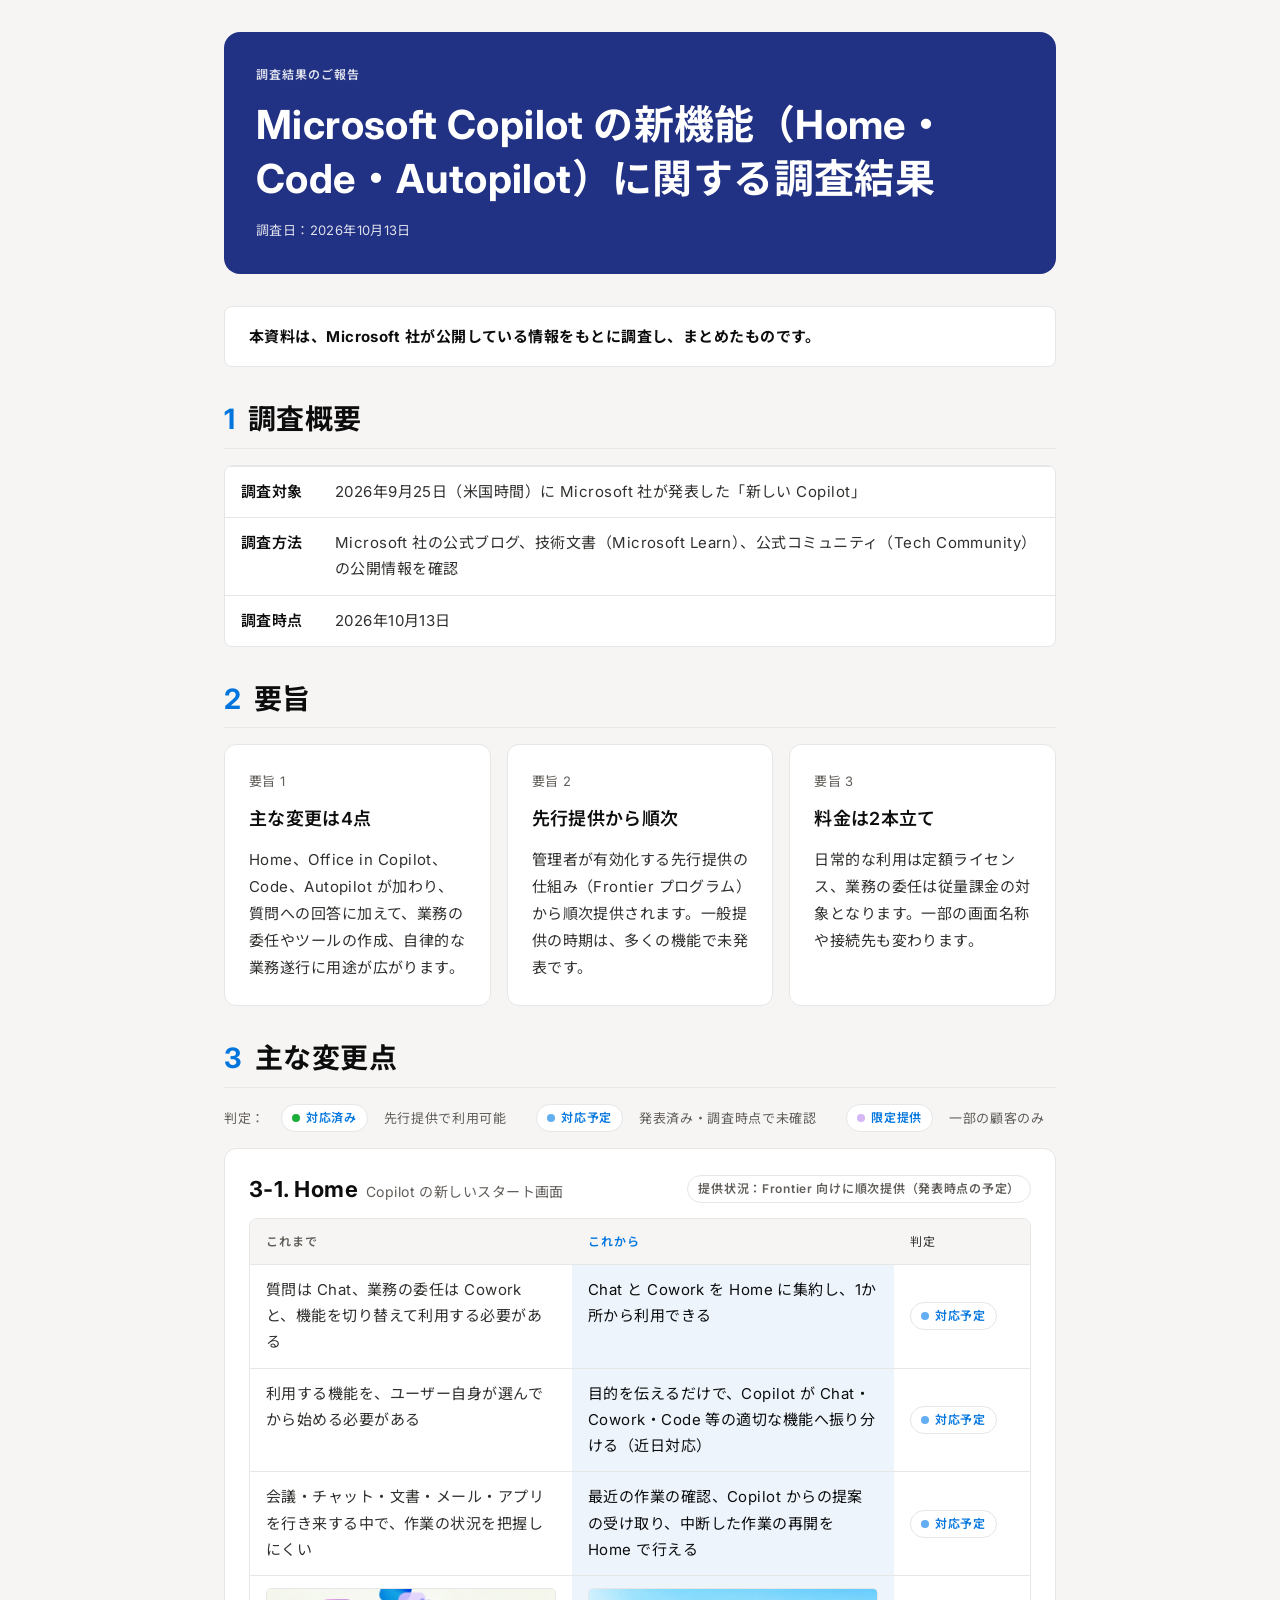
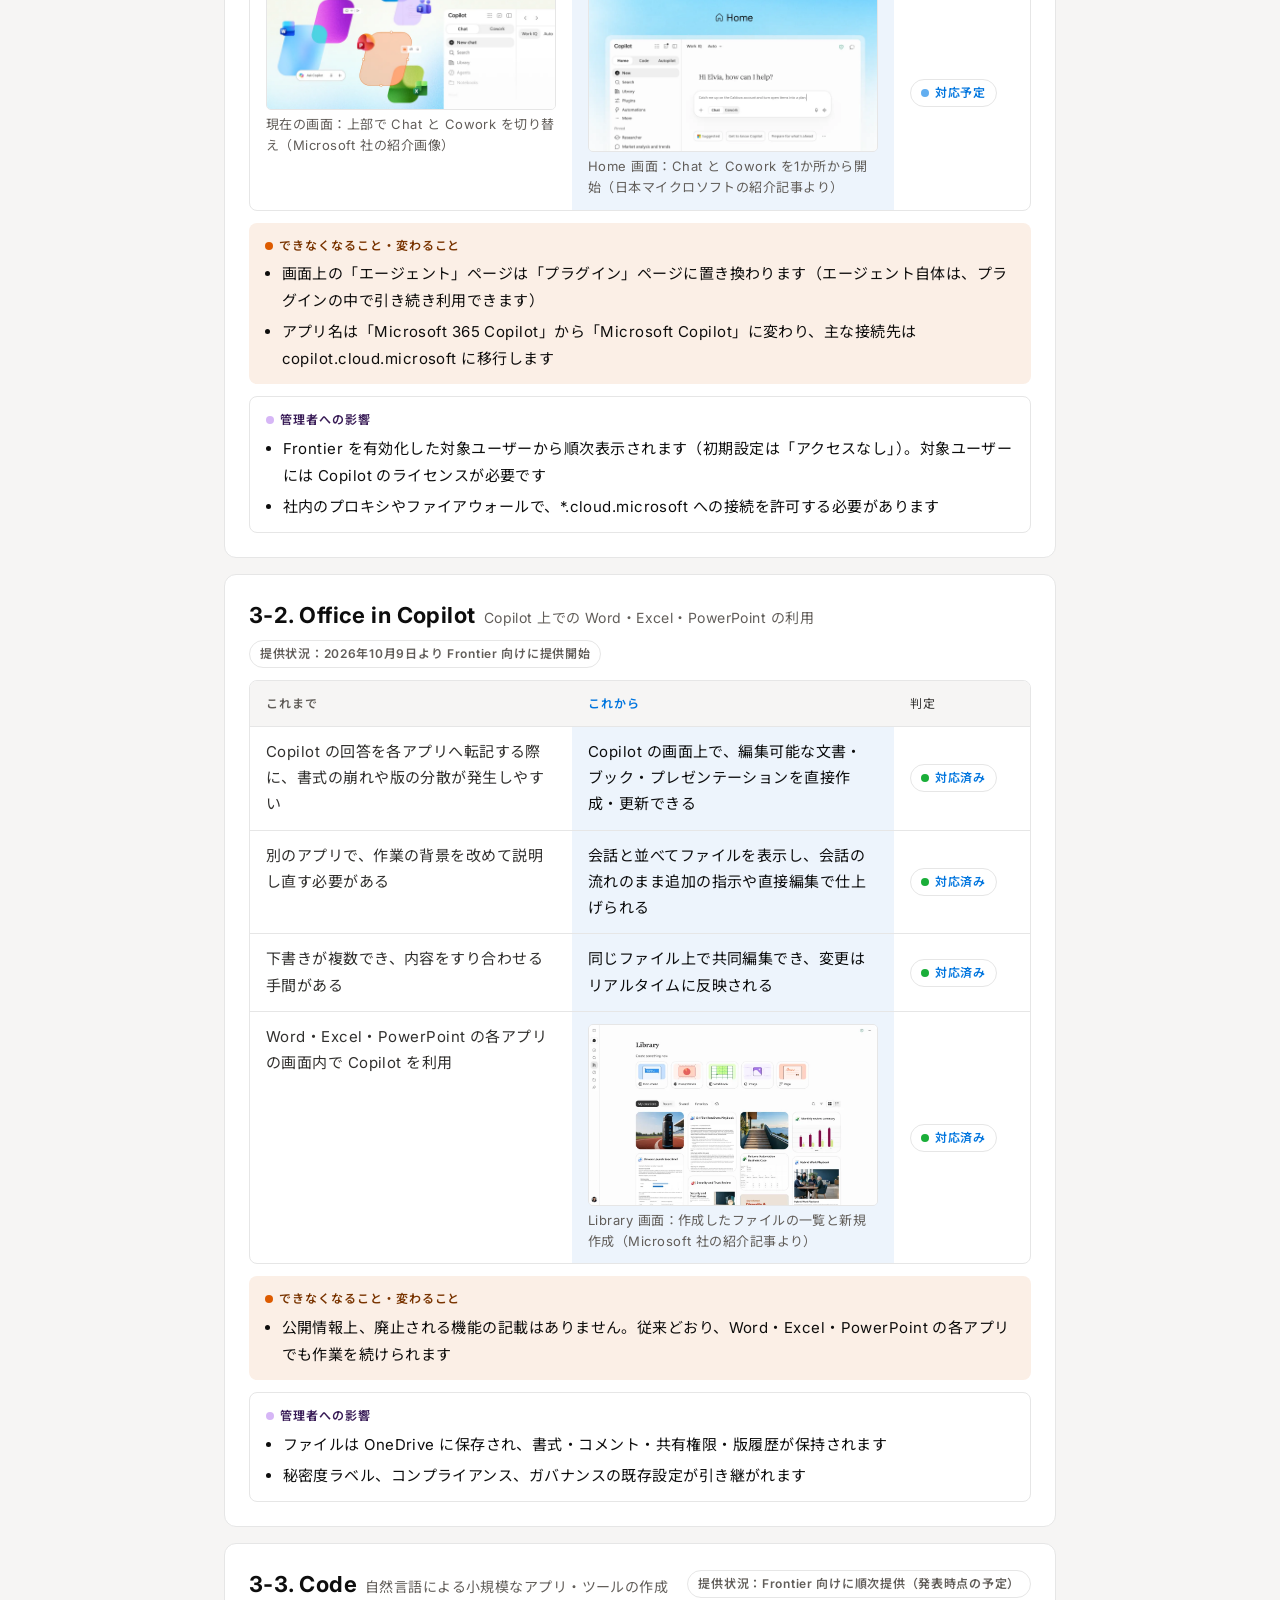
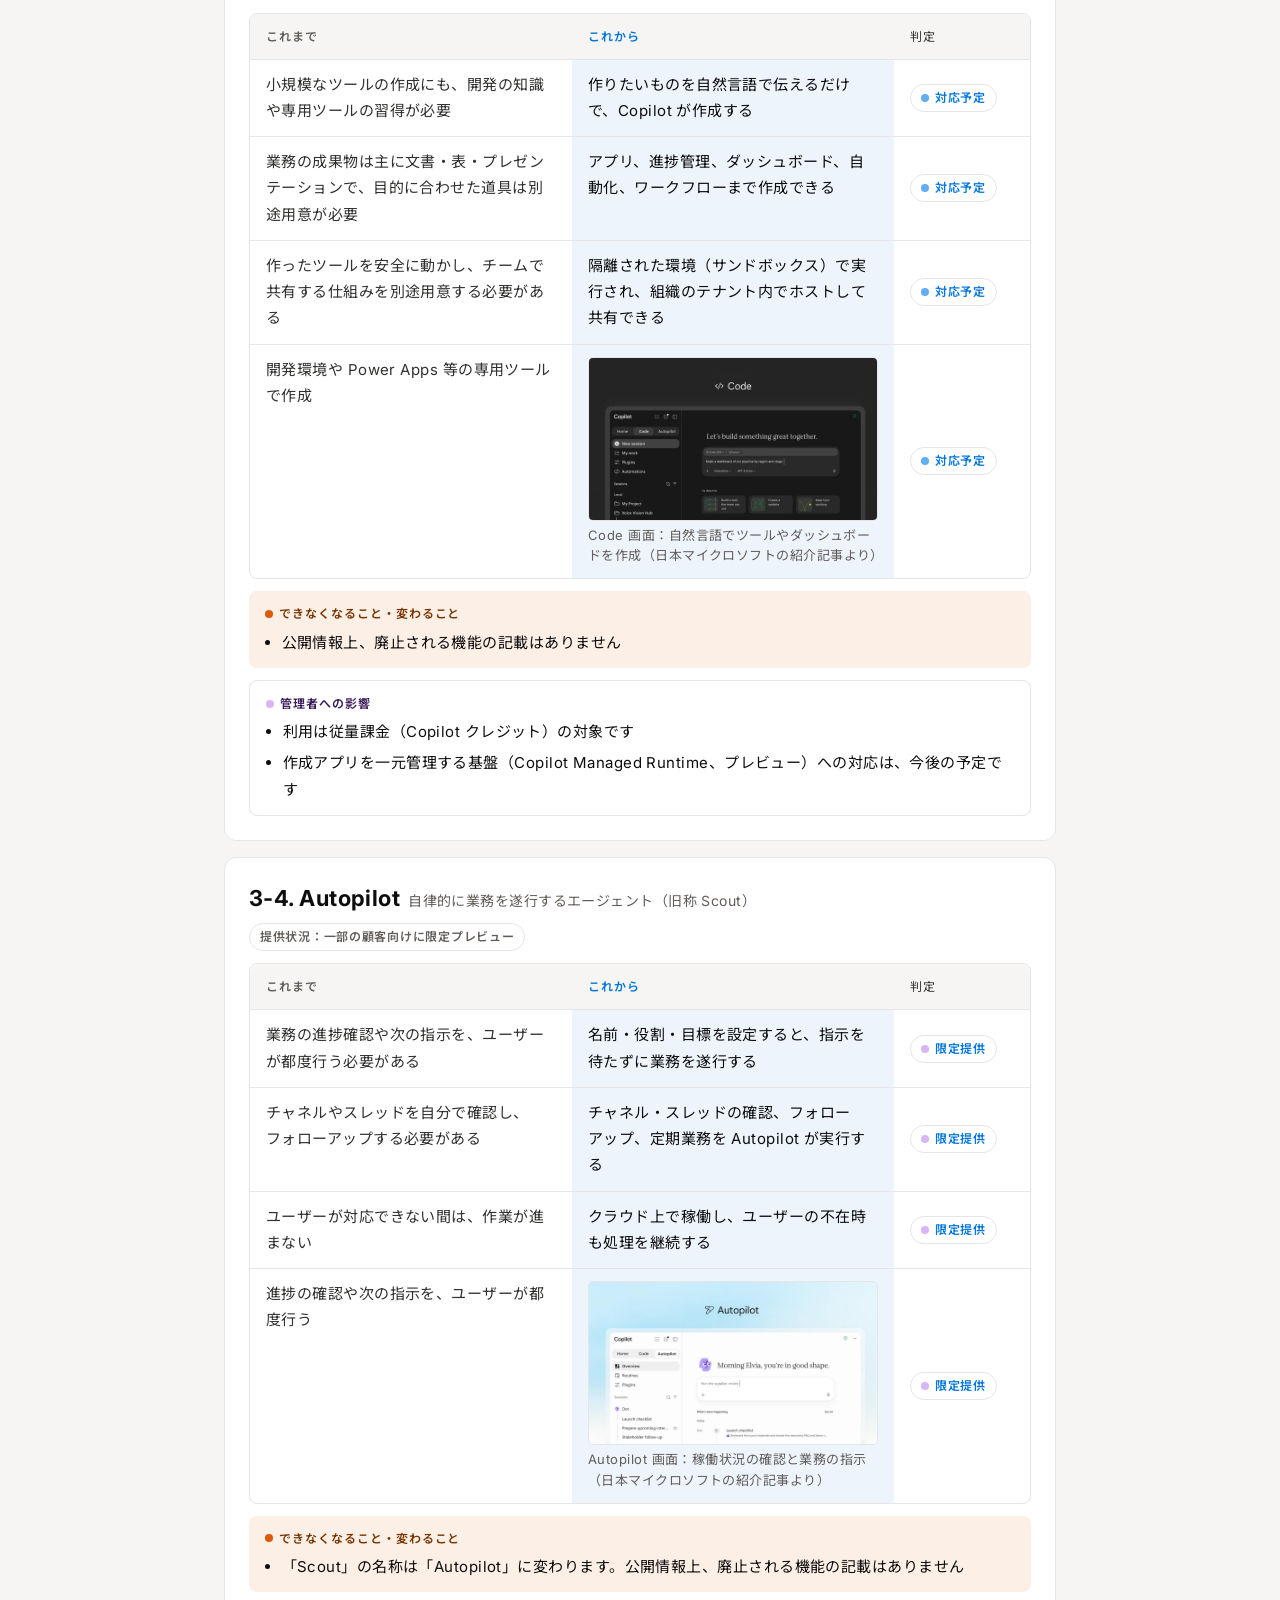
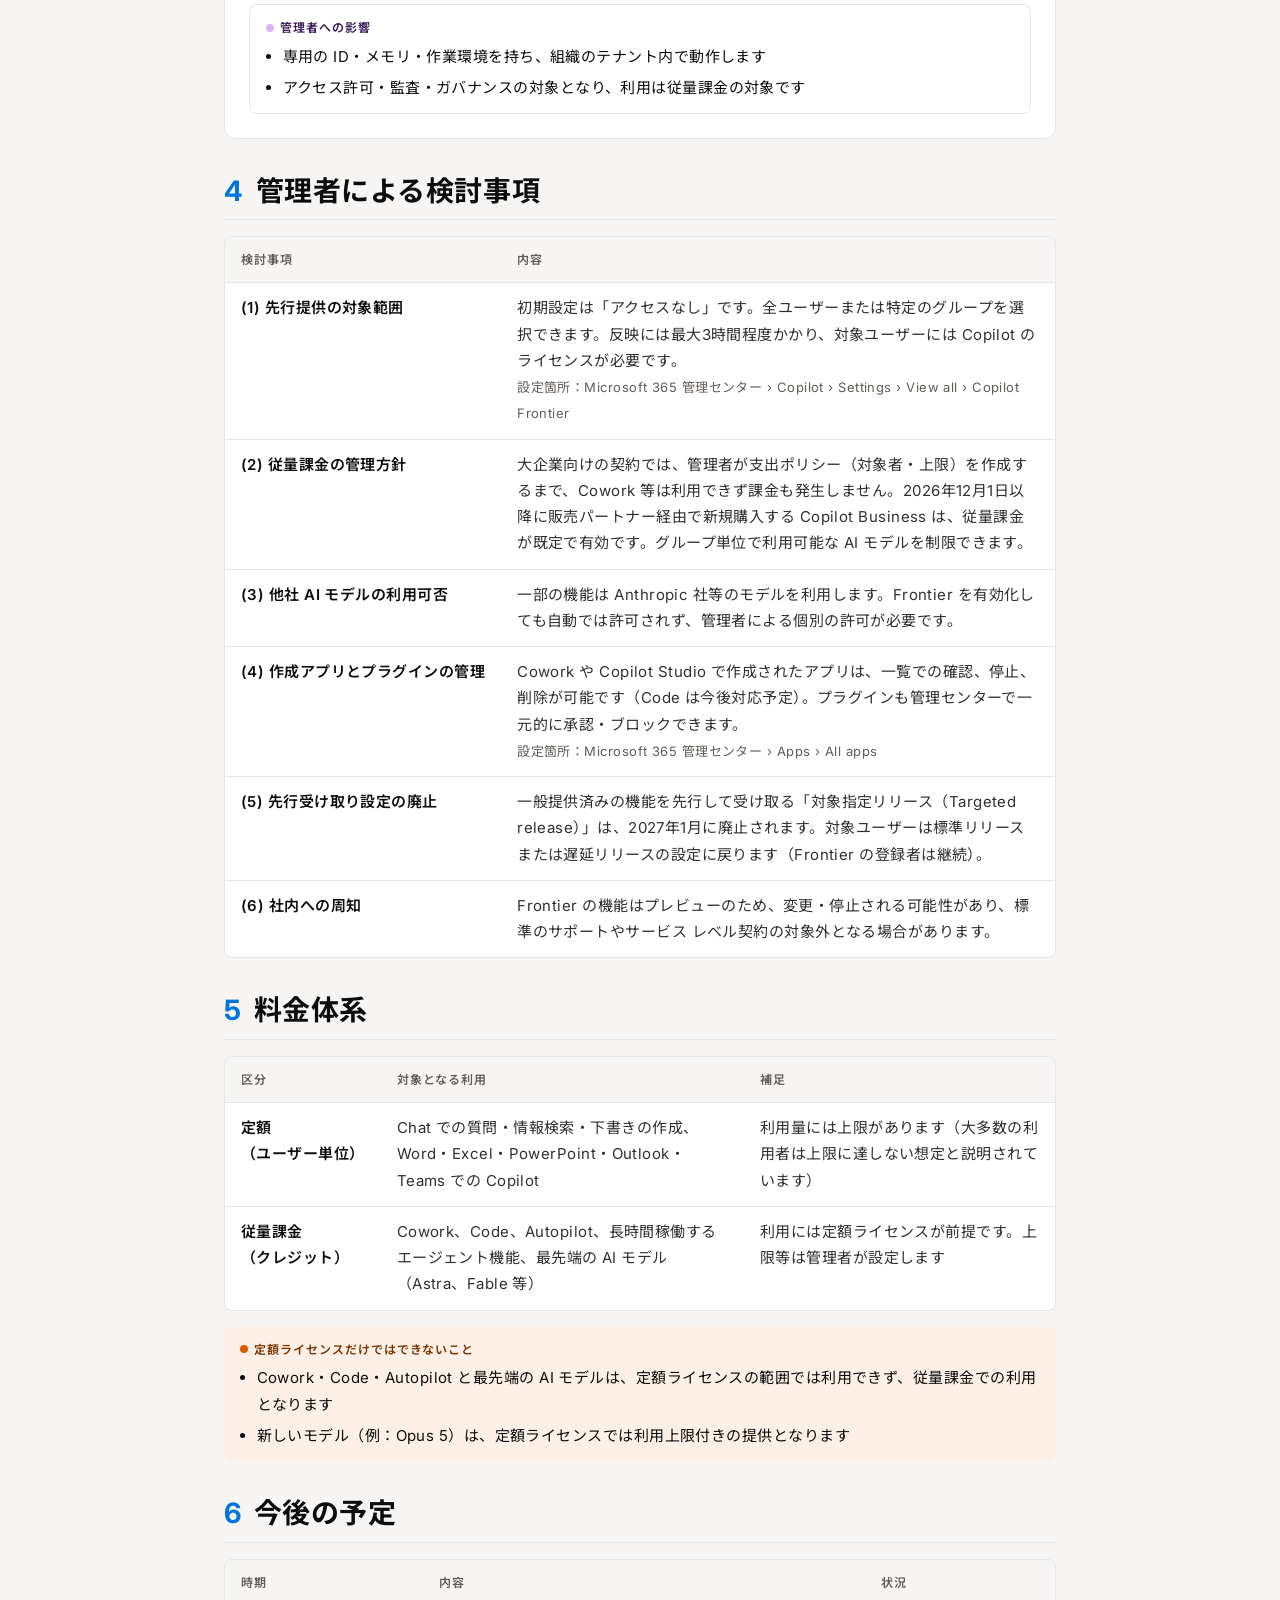
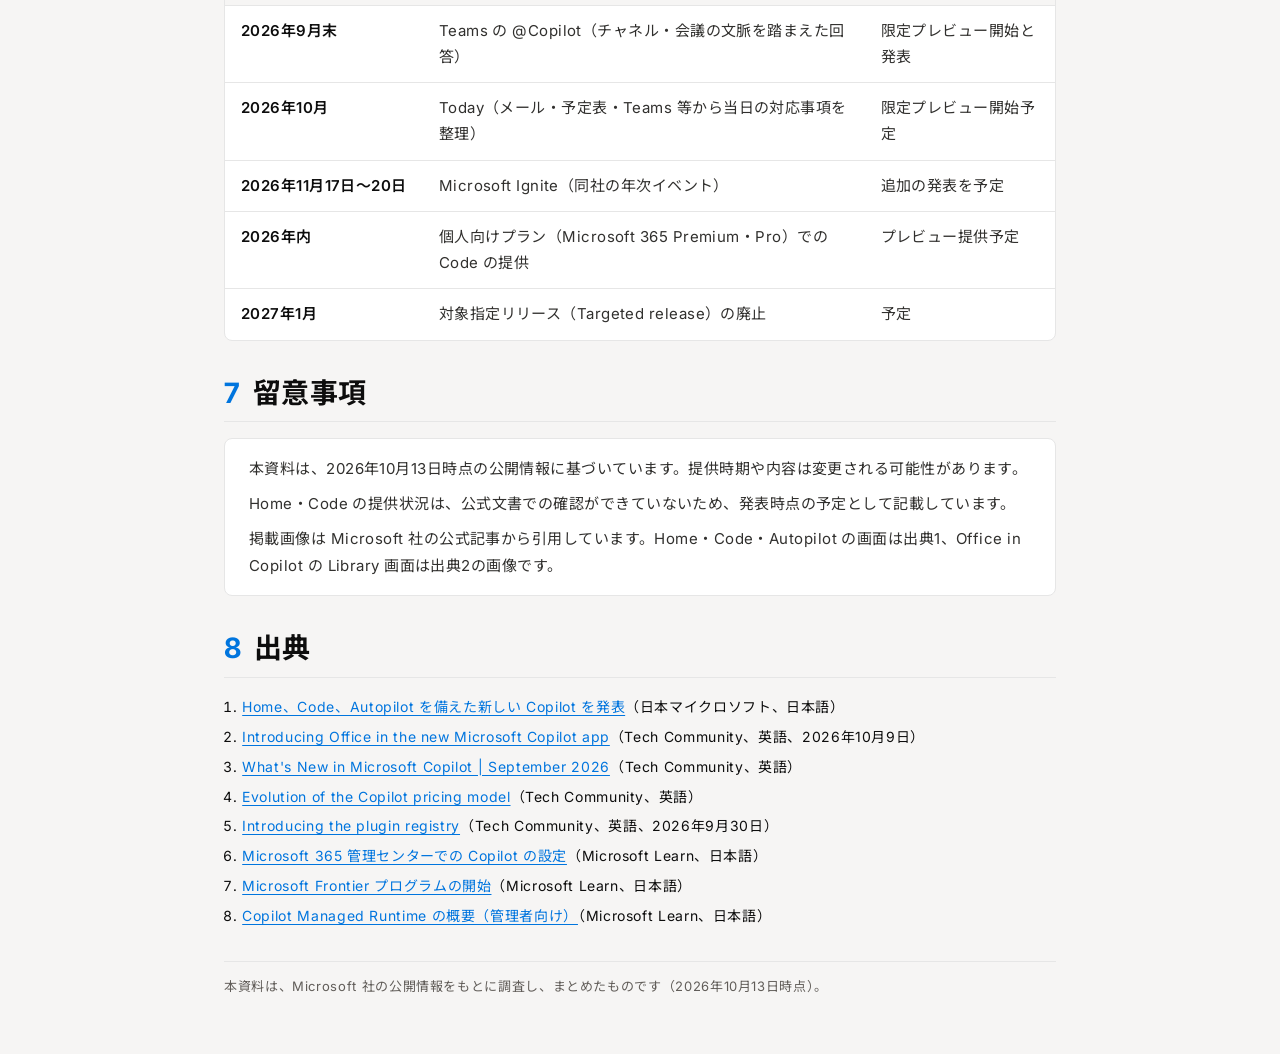
==== reports/2026-10-13/new-copilot-download.html @ 42f45245 "Add a self-contained HTML download of the Copilot report Embed the screen images so the file opens o" ====
<!doctype html>
<html lang="ja">
<head>
<meta charset="utf-8">
<meta name="viewport" content="width=device-width,initial-scale=1">
<meta name="color-scheme" content="light">
<title>新しい Copilot の変更点</title>
<link rel="preconnect" href="https://fonts.googleapis.com">
<link rel="preconnect" href="https://fonts.gstatic.com" crossorigin>
<link rel="stylesheet" href="https://fonts.googleapis.com/css2?family=Inter:wght@400;600;700&family=Noto+Sans+JP:wght@400;600;700&display=swap">
<style>
:root {
  color-scheme: light;
  --canvas-soft: #f6f5f4;
  --surface: #ffffff;
  --ink: rgba(0, 0, 0, 0.95);
  --ink-secondary: #31302e;
  --ink-muted: #615d59;
  --ink-faint: #a39e98;
  --hairline: #e6e6e6;
  --primary: #0075de;
  --primary-active: #005bab;
  --on-primary: #ffffff;
  --secondary: #213183;
  --on-secondary: #ffffff;
  --tint-blue: #edf4fc;
  --tint-orange: #fbefe6;
  --caution-ink: var(--accent-orange-deep);
  --admin-ink: var(--accent-purple-deep);
  --accent-sky: #62aef0;
  --accent-purple: #d6b6f6;
  --accent-purple-deep: #391c57;
  --accent-pink: #ff64c8;
  --accent-orange: #dd5b00;
  --accent-orange-deep: #793400;
  --accent-teal: #2a9d99;
  --accent-green: #1aae39;
  --accent-brown: #523410;
  --space-xxs: 4px;
  --space-xs: 8px;
  --space-sm: 12px;
  --space-md: 16px;
  --space-lg: 24px;
  --space-xl: 28px;
  --space-xxl: 32px;
  --space-section: 56px;
  --radius-xs: 4px;
  --radius-sm: 5px;
  --radius-md: 8px;
  --radius-lg: 12px;
  --radius-xl: 16px;
  --radius-full: 9999px;
  --shadow-1: rgba(0, 0, 0, 0.01) 0 0.175px 1.041px, rgba(0, 0, 0, 0.02) 0 0.8px 2.925px, rgba(0, 0, 0, 0.027) 0 2.025px 7.847px, rgba(0, 0, 0, 0.04) 0 4px 18px;
  --font-sans: "Inter", "Noto Sans JP", "Hiragino Sans", "Yu Gothic UI", "Meiryo", sans-serif;
}
/* 提案資料デザイン — component styles. Values come from tokens.css (var(--…)); no raw colors here. */
.pd-doc { background: var(--canvas-soft); color: var(--ink); font-family: var(--font-sans); font-size: 16px; line-height: 1.85; letter-spacing: 0.04em; line-break: strict; overflow-wrap: anywhere; }
.pd-doc h1, .pd-doc h2, .pd-doc h3 { margin: 0; text-wrap: balance; }
.pd-doc p, .pd-doc ul, .pd-doc ol { margin: 0; }
.pd-doc a { color: var(--primary); text-underline-offset: 3px; }
.pd-doc a:hover { color: var(--primary-active); }
.pd-doc :focus-visible { outline: 2px solid var(--primary); outline-offset: 2px; border-radius: var(--radius-xs); }

/* TitleBand — the single deep-indigo moment at the top of a document */
.pd-titleband { background: var(--secondary); color: var(--on-secondary); border-radius: var(--radius-xl); padding: var(--space-xxl); display: grid; gap: var(--space-sm); }
.pd-titleband__eyebrow { font-size: 12px; font-weight: 600; letter-spacing: 0.08em; opacity: 0.85; }
.pd-titleband__title { font-size: 40px; line-height: 1.35; font-weight: 700; letter-spacing: 0.01em; word-break: keep-all; }
.pd-titleband__meta { font-size: 13px; letter-spacing: 0.03em; opacity: 0.85; }

/* Notice — premise / disclaimer box */
.pd-notice { background: var(--surface); border: 1px solid var(--hairline); border-radius: var(--radius-md); padding: var(--space-md) var(--space-lg); display: grid; gap: var(--space-xxs); font-size: 15px; line-height: 1.8; letter-spacing: 0.03em; color: var(--ink-secondary); }
.pd-notice__lead { color: var(--ink); font-weight: 700; }

/* Badge — pill label; dot variants carry a sticker colour, the word carries the meaning */
.pd-badge { display: inline-flex; align-items: center; gap: 6px; background: var(--surface); color: var(--primary); border: 1px solid var(--hairline); border-radius: var(--radius-full); padding: 4px 10px; font-size: 12px; font-weight: 600; line-height: 1.5; letter-spacing: 0.06em; white-space: nowrap; }
.pd-badge--muted { color: var(--ink-muted); }
.pd-badge--solid { background: var(--primary); color: var(--on-primary); border-color: var(--primary); }
.pd-dot { width: 8px; height: 8px; border-radius: var(--radius-full); display: inline-block; flex: none; background: var(--accent-sky); }
.pd-dot--green { background: var(--accent-green); }
.pd-dot--orange { background: var(--accent-orange); }
.pd-dot--purple { background: var(--accent-purple); }
.pd-dot--teal { background: var(--accent-teal); }

/* Card — feature-card chrome */
.pd-card { background: var(--surface); border: 1px solid var(--hairline); border-radius: var(--radius-lg); padding: var(--space-lg); display: grid; gap: var(--space-sm); align-content: start; }
.pd-card--elevated { box-shadow: var(--shadow-1); }
.pd-card__title { font-size: 22px; line-height: 1.5; font-weight: 700; letter-spacing: 0.02em; }
.pd-card__sub { font-size: 13px; color: var(--ink-muted); letter-spacing: 0.03em; }

/* Comparison — これまで (left) / これから (right), then full-width notes */
.pd-compare { display: grid; grid-template-columns: minmax(0, 1fr) 28px minmax(0, 1fr); gap: var(--space-xs); align-items: stretch; }
.pd-compare__panel { border-radius: var(--radius-md); padding: var(--space-md); display: grid; gap: var(--space-xs); align-content: start; min-width: 0; font-size: 15px; line-height: 1.8; letter-spacing: 0.03em; }
.pd-compare__panel--before { background: var(--canvas-soft); border: 1px solid var(--hairline); }
.pd-compare__panel--after { background: var(--tint-blue); border: 1px solid var(--hairline); }
.pd-compare__label { font-size: 12px; font-weight: 600; letter-spacing: 0.08em; color: var(--ink-muted); }
.pd-compare__panel--after .pd-compare__label { color: var(--primary); }
.pd-compare__sub { font-size: 12px; font-weight: 600; letter-spacing: 0.06em; color: var(--ink-muted); margin-top: var(--space-xxs); }
.pd-compare__panel ul { padding-left: 1.1em; display: grid; gap: var(--space-xxs); }
.pd-compare__arrow { align-self: center; justify-self: center; color: var(--primary); font-weight: 700; }
.pd-compare__arrow::before { content: "→"; }
.pd-compare__panel figure { margin: var(--space-xxs) 0 0; display: grid; gap: var(--space-xxs); }
.pd-compare__panel img { width: 100%; height: 150px; object-fit: contain; display: block; background: var(--surface); border: 1px solid var(--hairline); border-radius: var(--radius-sm); }
.pd-compare__panel figcaption { font-size: 13px; color: var(--ink-muted); }
.pd-note { border-radius: var(--radius-md); padding: var(--space-sm) var(--space-md); display: grid; gap: var(--space-xxs); font-size: 15px; line-height: 1.8; letter-spacing: 0.03em; }
.pd-note ul { padding-left: 1.1em; display: grid; gap: var(--space-xxs); }
.pd-note__label { display: inline-flex; align-items: center; gap: 6px; font-size: 12px; font-weight: 600; letter-spacing: 0.08em; }
.pd-note--loss { background: var(--tint-orange); }
.pd-note--loss .pd-note__label { color: var(--caution-ink); }
.pd-note--admin { background: var(--surface); border: 1px solid var(--hairline); }
.pd-note--admin .pd-note__label { color: var(--admin-ink); }
@media (max-width: 600px) {
  .pd-compare { grid-template-columns: minmax(0, 1fr); }
  .pd-compare__arrow::before { content: "↓"; }
}

/* DataTable — ex-data-table-cell */
.pd-table-wrap { overflow-x: auto; background: var(--surface); border: 1px solid var(--hairline); border-radius: var(--radius-md); }
.pd-table { border-collapse: collapse; width: 100%; font-size: 15px; line-height: 1.75; letter-spacing: 0.03em; color: var(--ink-secondary); }
.pd-table th { background: var(--canvas-soft); color: var(--ink-muted); font-size: 12px; font-weight: 600; letter-spacing: 0.08em; text-align: left; padding: var(--space-sm) var(--space-md); }
.pd-table td { padding: var(--space-sm) var(--space-md); border-top: 1px solid var(--hairline); vertical-align: top; }
.pd-table td:first-child { color: var(--ink); font-weight: 600; }

/* これまで / これから — a table, so the pair stays aligned when the page narrows */
.pd-legend { display: flex; flex-wrap: wrap; gap: var(--space-xs) var(--space-md); align-items: center; font-size: 13px; color: var(--ink-muted); }
.pd-table--compare { table-layout: fixed; width: 100%; }
.pd-table--compare th:nth-child(3),
.pd-table--compare td:nth-child(3) { width: 8.5rem; white-space: nowrap; font-weight: 400; color: var(--ink-secondary); vertical-align: middle; }
.pd-table--compare td:first-child { white-space: normal; font-weight: 400; color: var(--ink-secondary); }
.pd-table--compare th:nth-child(2) { color: var(--primary); }
.pd-table--compare td:nth-child(2) { background: var(--tint-blue); color: var(--ink); }
.pd-table--compare figure { margin: 0; display: grid; gap: var(--space-xxs); }
.pd-table--compare img { width: 100%; height: auto; display: block; background: var(--surface); border: 1px solid var(--hairline); border-radius: var(--radius-sm); }
.pd-table--compare figcaption { font-size: 13px; line-height: 1.6; color: var(--ink-muted); font-weight: 400; }

/* Page layout built on 提案資料デザイン (tokens + pd- components above). */
* { box-sizing: border-box; }
body { margin: 0; background: var(--canvas-soft); padding-inline: var(--space-md); padding-block: var(--space-xxl) var(--space-section); }
.wrap { max-width: 52rem; margin-inline: auto; display: grid; gap: var(--space-xxl); }
.sec { display: grid; gap: var(--space-md); min-width: 0; }
.item, .pd-table-wrap { min-width: 0; }
.h { font-size: 28px; line-height: 1.45; font-weight: 700; letter-spacing: 0.02em; padding-bottom: var(--space-xs); border-bottom: 1px solid var(--hairline); }
.h .no { color: var(--primary); margin-right: var(--space-sm); font-family: var(--font-sans); }
.cards3 .pd-card { align-content: start; }
.cards3 { display: grid; grid-template-columns: repeat(3, minmax(0, 1fr)); gap: var(--space-md); }
.card-t { font-size: 18px; line-height: 1.6; font-weight: 600; letter-spacing: 0.02em; }
.small { font-size: 15px; line-height: 1.8; letter-spacing: 0.03em; color: var(--ink-secondary); }
.item { background: var(--surface); border: 1px solid var(--hairline); border-radius: var(--radius-lg); padding: var(--space-lg); display: grid; gap: var(--space-sm); }
.item-head { display: flex; flex-wrap: wrap; align-items: center; justify-content: space-between; gap: var(--space-xs) var(--space-md); }
.item-t { font-size: 22px; line-height: 1.5; font-weight: 700; letter-spacing: 0.02em; }
.item-t small { font-size: 14px; font-weight: 400; color: var(--ink-muted); margin-left: var(--space-xs); }
.where { font-size: 13px; color: var(--ink-muted); }
.pd-table td:first-child { white-space: nowrap; }
.pd-table.pd-table--compare td,
.pd-table.pd-table--compare th { overflow-wrap: break-word; }
.pd-table.pd-table--compare td:first-child { white-space: normal; font-weight: 400; }
.sources { padding-left: 1.3em; display: grid; gap: var(--space-xxs); font-size: 14px; }
.foot { font-size: 13px; color: var(--ink-muted); border-top: 1px solid var(--hairline); padding-top: var(--space-sm); }
.pd-notice p + p { margin-top: var(--space-xxs); }
@media (max-width: 760px) { .cards3 { grid-template-columns: minmax(0, 1fr); } .pd-table td:first-child { white-space: normal; } }
@media (max-width: 600px) { .pd-titleband__title { font-size: 28px; } .item { padding: var(--space-md); } }
</style>
</head>
<body>
<main class="pd-doc wrap">
  <header class="pd-titleband">
    <p class="pd-titleband__eyebrow">調査結果のご報告</p>
    <h1 class="pd-titleband__title">Microsoft Copilot の新機能（Home・Code・Autopilot）に関する調査結果</h1>
    <p class="pd-titleband__meta">調査日：2026年10月13日</p>
  </header>

  <p class="pd-notice"><span class="pd-notice__lead">本資料は、Microsoft 社が公開している情報をもとに調査し、まとめたものです。</span></p>

  <section class="sec" aria-labelledby="h1">
    <h2 class="h" id="h1"><span class="no">1</span>調査概要</h2>
    <div class="pd-table-wrap"><table class="pd-table">
      <tbody>
        <tr><td>調査対象</td><td>2026年9月25日（米国時間）に Microsoft 社が発表した「新しい Copilot」</td></tr>
        <tr><td>調査方法</td><td>Microsoft 社の公式ブログ、技術文書（Microsoft Learn）、公式コミュニティ（Tech Community）の公開情報を確認</td></tr>
        <tr><td>調査時点</td><td>2026年10月13日</td></tr>
      </tbody>
    </table></div>
  </section>

  <section class="sec" aria-labelledby="h2">
    <h2 class="h" id="h2"><span class="no">2</span>要旨</h2>
    <div class="cards3">
      <article class="pd-card"><p class="pd-card__sub">要旨 1</p><h3 class="card-t">主な変更は4点</h3><p class="small">Home、Office in Copilot、Code、Autopilot が加わり、質問への回答に加えて、業務の委任やツールの作成、自律的な業務遂行に用途が広がります。</p></article>
      <article class="pd-card"><p class="pd-card__sub">要旨 2</p><h3 class="card-t">先行提供から順次</h3><p class="small">管理者が有効化する先行提供の仕組み（Frontier プログラム）から順次提供されます。一般提供の時期は、多くの機能で未発表です。</p></article>
      <article class="pd-card"><p class="pd-card__sub">要旨 3</p><h3 class="card-t">料金は2本立て</h3><p class="small">日常的な利用は定額ライセンス、業務の委任は従量課金の対象となります。一部の画面名称や接続先も変わります。</p></article>
    </div>
  </section>

  <section class="sec" aria-labelledby="h3">
    <h2 class="h" id="h3"><span class="no">3</span>主な変更点</h2>
    <p class="pd-legend">判定：<span class="pd-badge"><span class="pd-dot pd-dot--green"></span>対応済み</span>先行提供で利用可能　<span class="pd-badge"><span class="pd-dot"></span>対応予定</span>発表済み・調査時点で未確認　<span class="pd-badge"><span class="pd-dot pd-dot--purple"></span>限定提供</span>一部の顧客のみ</p>
    <article class="item">
      <div class="item-head">
        <h3 class="item-t">3-1. Home<small>Copilot の新しいスタート画面</small></h3>
        <span class="pd-badge pd-badge--muted">提供状況：Frontier 向けに順次提供（発表時点の予定）</span>
      </div>
      <div class="pd-table-wrap"><table class="pd-table pd-table--compare">
        <thead><tr><th>これまで</th><th>これから</th><th>判定</th></tr></thead>
        <tbody>
          <tr><td>質問は Chat、業務の委任は Cowork と、機能を切り替えて利用する必要がある</td><td>Chat と Cowork を Home に集約し、1か所から利用できる</td><td><span class="pd-badge"><span class="pd-dot"></span>対応予定</span></td></tr>
          <tr><td>利用する機能を、ユーザー自身が選んでから始める必要がある</td><td>目的を伝えるだけで、Copilot が Chat・Cowork・Code 等の適切な機能へ振り分ける（近日対応）</td><td><span class="pd-badge"><span class="pd-dot"></span>対応予定</span></td></tr>
          <tr><td>会議・チャット・文書・メール・アプリを行き来する中で、作業の状況を把握しにくい</td><td>最近の作業の確認、Copilot からの提案の受け取り、中断した作業の再開を Home で行える</td><td><span class="pd-badge"><span class="pd-dot"></span>対応予定</span></td></tr>
          <tr><td><figure><img src="[data-uri]" width="1200" height="500" alt="現在の Copilot アプリの画面イメージ。上部に Chat と Cowork の切り替えがある"><figcaption>現在の画面：上部で Chat と Cowork を切り替え（Microsoft 社の紹介画像）</figcaption></figure></td><td><figure><img src="[data-uri]" width="1280" height="720" alt="新しい Copilot の Home 画面。左に Home・Code・Autopilot の切り替えがあり、入力欄で Chat と Cowork を選べる"><figcaption>Home 画面：Chat と Cowork を1か所から開始（日本マイクロソフトの紹介記事より）</figcaption></figure></td><td><span class="pd-badge"><span class="pd-dot"></span>対応予定</span></td></tr>
        </tbody>
      </table></div>
      <div class="pd-note pd-note--loss"><p class="pd-note__label"><span class="pd-dot pd-dot--orange"></span>できなくなること・変わること</p><ul><li>画面上の「エージェント」ページは「プラグイン」ページに置き換わります（エージェント自体は、プラグインの中で引き続き利用できます）</li><li>アプリ名は「Microsoft 365 Copilot」から「Microsoft Copilot」に変わり、主な接続先は copilot.cloud.microsoft に移行します</li></ul></div>
      <div class="pd-note pd-note--admin"><p class="pd-note__label"><span class="pd-dot pd-dot--purple"></span>管理者への影響</p><ul><li>Frontier を有効化した対象ユーザーから順次表示されます（初期設定は「アクセスなし」）。対象ユーザーには Copilot のライセンスが必要です</li><li>社内のプロキシやファイアウォールで、*.cloud.microsoft への接続を許可する必要があります</li></ul></div>
    </article>

    <article class="item">
      <div class="item-head">
        <h3 class="item-t">3-2. Office in Copilot<small>Copilot 上での Word・Excel・PowerPoint の利用</small></h3>
        <span class="pd-badge pd-badge--muted">提供状況：2026年10月9日より Frontier 向けに提供開始</span>
      </div>
      <div class="pd-table-wrap"><table class="pd-table pd-table--compare">
        <thead><tr><th>これまで</th><th>これから</th><th>判定</th></tr></thead>
        <tbody>
          <tr><td>Copilot の回答を各アプリへ転記する際に、書式の崩れや版の分散が発生しやすい</td><td>Copilot の画面上で、編集可能な文書・ブック・プレゼンテーションを直接作成・更新できる</td><td><span class="pd-badge"><span class="pd-dot pd-dot--green"></span>対応済み</span></td></tr>
          <tr><td>別のアプリで、作業の背景を改めて説明し直す必要がある</td><td>会話と並べてファイルを表示し、会話の流れのまま追加の指示や直接編集で仕上げられる</td><td><span class="pd-badge"><span class="pd-dot pd-dot--green"></span>対応済み</span></td></tr>
          <tr><td>下書きが複数でき、内容をすり合わせる手間がある</td><td>同じファイル上で共同編集でき、変更はリアルタイムに反映される</td><td><span class="pd-badge"><span class="pd-dot pd-dot--green"></span>対応済み</span></td></tr>
          <tr><td>Word・Excel・PowerPoint の各アプリの画面内で Copilot を利用</td><td><figure><img src="[data-uri]" width="975" height="609" alt="Copilot の Library 画面。文書・プレゼンテーション・ブックの新規作成と、最近のファイルの一覧"><figcaption>Library 画面：作成したファイルの一覧と新規作成（Microsoft 社の紹介記事より）</figcaption></figure></td><td><span class="pd-badge"><span class="pd-dot pd-dot--green"></span>対応済み</span></td></tr>
        </tbody>
      </table></div>
      <div class="pd-note pd-note--loss"><p class="pd-note__label"><span class="pd-dot pd-dot--orange"></span>できなくなること・変わること</p><ul><li>公開情報上、廃止される機能の記載はありません。従来どおり、Word・Excel・PowerPoint の各アプリでも作業を続けられます</li></ul></div>
      <div class="pd-note pd-note--admin"><p class="pd-note__label"><span class="pd-dot pd-dot--purple"></span>管理者への影響</p><ul><li>ファイルは OneDrive に保存され、書式・コメント・共有権限・版履歴が保持されます</li><li>秘密度ラベル、コンプライアンス、ガバナンスの既存設定が引き継がれます</li></ul></div>
    </article>

    <article class="item">
      <div class="item-head">
        <h3 class="item-t">3-3. Code<small>自然言語による小規模なアプリ・ツールの作成</small></h3>
        <span class="pd-badge pd-badge--muted">提供状況：Frontier 向けに順次提供（発表時点の予定）</span>
      </div>
      <div class="pd-table-wrap"><table class="pd-table pd-table--compare">
        <thead><tr><th>これまで</th><th>これから</th><th>判定</th></tr></thead>
        <tbody>
          <tr><td>小規模なツールの作成にも、開発の知識や専用ツールの習得が必要</td><td>作りたいものを自然言語で伝えるだけで、Copilot が作成する</td><td><span class="pd-badge"><span class="pd-dot"></span>対応予定</span></td></tr>
          <tr><td>業務の成果物は主に文書・表・プレゼンテーションで、目的に合わせた道具は別途用意が必要</td><td>アプリ、進捗管理、ダッシュボード、自動化、ワークフローまで作成できる</td><td><span class="pd-badge"><span class="pd-dot"></span>対応予定</span></td></tr>
          <tr><td>作ったツールを安全に動かし、チームで共有する仕組みを別途用意する必要がある</td><td>隔離された環境（サンドボックス）で実行され、組織のテナント内でホストして共有できる</td><td><span class="pd-badge"><span class="pd-dot"></span>対応予定</span></td></tr>
          <tr><td>開発環境や Power Apps 等の専用ツールで作成</td><td><figure><img src="[data-uri]" width="1280" height="720" alt="新しい Copilot の Code 画面。ダッシュボード作成の指示欄と、ツールやサイトの作成例"><figcaption>Code 画面：自然言語でツールやダッシュボードを作成（日本マイクロソフトの紹介記事より）</figcaption></figure></td><td><span class="pd-badge"><span class="pd-dot"></span>対応予定</span></td></tr>
        </tbody>
      </table></div>
      <div class="pd-note pd-note--loss"><p class="pd-note__label"><span class="pd-dot pd-dot--orange"></span>できなくなること・変わること</p><ul><li>公開情報上、廃止される機能の記載はありません</li></ul></div>
      <div class="pd-note pd-note--admin"><p class="pd-note__label"><span class="pd-dot pd-dot--purple"></span>管理者への影響</p><ul><li>利用は従量課金（Copilot クレジット）の対象です</li><li>作成アプリを一元管理する基盤（Copilot Managed Runtime、プレビュー）への対応は、今後の予定です</li></ul></div>
    </article>

    <article class="item">
      <div class="item-head">
        <h3 class="item-t">3-4. Autopilot<small>自律的に業務を遂行するエージェント（旧称 Scout）</small></h3>
        <span class="pd-badge pd-badge--muted">提供状況：一部の顧客向けに限定プレビュー</span>
      </div>
      <div class="pd-table-wrap"><table class="pd-table pd-table--compare">
        <thead><tr><th>これまで</th><th>これから</th><th>判定</th></tr></thead>
        <tbody>
          <tr><td>業務の進捗確認や次の指示を、ユーザーが都度行う必要がある</td><td>名前・役割・目標を設定すると、指示を待たずに業務を遂行する</td><td><span class="pd-badge"><span class="pd-dot pd-dot--purple"></span>限定提供</span></td></tr>
          <tr><td>チャネルやスレッドを自分で確認し、フォローアップする必要がある</td><td>チャネル・スレッドの確認、フォローアップ、定期業務を Autopilot が実行する</td><td><span class="pd-badge"><span class="pd-dot pd-dot--purple"></span>限定提供</span></td></tr>
          <tr><td>ユーザーが対応できない間は、作業が進まない</td><td>クラウド上で稼働し、ユーザーの不在時も処理を継続する</td><td><span class="pd-badge"><span class="pd-dot pd-dot--purple"></span>限定提供</span></td></tr>
          <tr><td>進捗の確認や次の指示を、ユーザーが都度行う</td><td><figure><img src="[data-uri]" width="1280" height="720" alt="新しい Copilot の Autopilot 画面。稼働状況の一覧と、サプライヤーレビューの指示欄"><figcaption>Autopilot 画面：稼働状況の確認と業務の指示（日本マイクロソフトの紹介記事より）</figcaption></figure></td><td><span class="pd-badge"><span class="pd-dot pd-dot--purple"></span>限定提供</span></td></tr>
        </tbody>
      </table></div>
      <div class="pd-note pd-note--loss"><p class="pd-note__label"><span class="pd-dot pd-dot--orange"></span>できなくなること・変わること</p><ul><li>「Scout」の名称は「Autopilot」に変わります。公開情報上、廃止される機能の記載はありません</li></ul></div>
      <div class="pd-note pd-note--admin"><p class="pd-note__label"><span class="pd-dot pd-dot--purple"></span>管理者への影響</p><ul><li>専用の ID・メモリ・作業環境を持ち、組織のテナント内で動作します</li><li>アクセス許可・監査・ガバナンスの対象となり、利用は従量課金の対象です</li></ul></div>
    </article>
  </section>

  <section class="sec" aria-labelledby="h4">
    <h2 class="h" id="h4"><span class="no">4</span>管理者による検討事項</h2>
    <div class="pd-table-wrap"><table class="pd-table">
      <thead><tr><th>検討事項</th><th>内容</th></tr></thead>
      <tbody>
        <tr><td>(1) 先行提供の対象範囲</td><td>初期設定は「アクセスなし」です。全ユーザーまたは特定のグループを選択できます。反映には最大3時間程度かかり、対象ユーザーには Copilot のライセンスが必要です。<br><span class="where">設定箇所：Microsoft 365 管理センター › Copilot › Settings › View all › Copilot Frontier</span></td></tr>
        <tr><td>(2) 従量課金の管理方針</td><td>大企業向けの契約では、管理者が支出ポリシー（対象者・上限）を作成するまで、Cowork 等は利用できず課金も発生しません。2026年12月1日以降に販売パートナー経由で新規購入する Copilot Business は、従量課金が既定で有効です。グループ単位で利用可能な AI モデルを制限できます。</td></tr>
        <tr><td>(3) 他社 AI モデルの利用可否</td><td>一部の機能は Anthropic 社等のモデルを利用します。Frontier を有効化しても自動では許可されず、管理者による個別の許可が必要です。</td></tr>
        <tr><td>(4) 作成アプリとプラグインの管理</td><td>Cowork や Copilot Studio で作成されたアプリは、一覧での確認、停止、削除が可能です（Code は今後対応予定）。プラグインも管理センターで一元的に承認・ブロックできます。<br><span class="where">設定箇所：Microsoft 365 管理センター › Apps › All apps</span></td></tr>
        <tr><td>(5) 先行受け取り設定の廃止</td><td>一般提供済みの機能を先行して受け取る「対象指定リリース（Targeted release）」は、2027年1月に廃止されます。対象ユーザーは標準リリースまたは遅延リリースの設定に戻ります（Frontier の登録者は継続）。</td></tr>
        <tr><td>(6) 社内への周知</td><td>Frontier の機能はプレビューのため、変更・停止される可能性があり、標準のサポートやサービス レベル契約の対象外となる場合があります。</td></tr>
      </tbody>
    </table></div>
  </section>

  <section class="sec" aria-labelledby="h5">
    <h2 class="h" id="h5"><span class="no">5</span>料金体系</h2>
    <div class="pd-table-wrap"><table class="pd-table">
      <thead><tr><th>区分</th><th>対象となる利用</th><th>補足</th></tr></thead>
      <tbody>
        <tr><td>定額<br>（ユーザー単位）</td><td>Chat での質問・情報検索・下書きの作成、Word・Excel・PowerPoint・Outlook・Teams での Copilot</td><td>利用量には上限があります（大多数の利用者は上限に達しない想定と説明されています）</td></tr>
        <tr><td>従量課金<br>（クレジット）</td><td>Cowork、Code、Autopilot、長時間稼働するエージェント機能、最先端の AI モデル（Astra、Fable 等）</td><td>利用には定額ライセンスが前提です。上限等は管理者が設定します</td></tr>
      </tbody>
    </table></div>
    <div class="pd-note pd-note--loss">
      <p class="pd-note__label"><span class="pd-dot pd-dot--orange"></span>定額ライセンスだけではできないこと</p>
      <ul><li>Cowork・Code・Autopilot と最先端の AI モデルは、定額ライセンスの範囲では利用できず、従量課金での利用となります</li><li>新しいモデル（例：Opus 5）は、定額ライセンスでは利用上限付きの提供となります</li></ul>
    </div>
  </section>

  <section class="sec" aria-labelledby="h6">
    <h2 class="h" id="h6"><span class="no">6</span>今後の予定</h2>
    <div class="pd-table-wrap"><table class="pd-table">
      <thead><tr><th>時期</th><th>内容</th><th>状況</th></tr></thead>
      <tbody>
        <tr><td>2026年9月末</td><td>Teams の @Copilot（チャネル・会議の文脈を踏まえた回答）</td><td>限定プレビュー開始と発表</td></tr>
        <tr><td>2026年10月</td><td>Today（メール・予定表・Teams 等から当日の対応事項を整理）</td><td>限定プレビュー開始予定</td></tr>
        <tr><td>2026年11月17日〜20日</td><td>Microsoft Ignite（同社の年次イベント）</td><td>追加の発表を予定</td></tr>
        <tr><td>2026年内</td><td>個人向けプラン（Microsoft 365 Premium・Pro）での Code の提供</td><td>プレビュー提供予定</td></tr>
        <tr><td>2027年1月</td><td>対象指定リリース（Targeted release）の廃止</td><td>予定</td></tr>
      </tbody>
    </table></div>
  </section>

  <section class="sec" aria-labelledby="h7">
    <h2 class="h" id="h7"><span class="no">7</span>留意事項</h2>
    <div class="pd-notice">
      <p>本資料は、2026年10月13日時点の公開情報に基づいています。提供時期や内容は変更される可能性があります。</p>
      <p>Home・Code の提供状況は、公式文書での確認ができていないため、発表時点の予定として記載しています。</p>
      <p>掲載画像は Microsoft 社の公式記事から引用しています。Home・Code・Autopilot の画面は出典1、Office in Copilot の Library 画面は出典2の画像です。</p>
    </div>
  </section>

  <section class="sec" aria-labelledby="h8">
    <h2 class="h" id="h8"><span class="no">8</span>出典</h2>
    <ol class="sources">
      <li><a href="https://news.microsoft.com/source/asia/features/introducing-the-new-copilot-with-home-code-and-autopilot/?lang=ja">Home、Code、Autopilot を備えた新しい Copilot を発表</a>（日本マイクロソフト、日本語）</li>
      <li><a href="https://techcommunity.microsoft.com/t5/microsoft-copilot-blog/introducing-office-in-the-new-microsoft-copilot-app/ba-p/4561230">Introducing Office in the new Microsoft Copilot app</a>（Tech Community、英語、2026年10月9日）</li>
      <li><a href="https://techcommunity.microsoft.com/t5/microsoft-copilot-blog/what-s-new-in-microsoft-copilot-september-2026/ba-p/4559107">What's New in Microsoft Copilot | September 2026</a>（Tech Community、英語）</li>
      <li><a href="https://techcommunity.microsoft.com/blog/microsoft-copilot-blog/evolution-of-the-copilot-pricing-model/4559416">Evolution of the Copilot pricing model</a>（Tech Community、英語）</li>
      <li><a href="https://techcommunity.microsoft.com/blog/microsoft-copilot-blog/introducing-the-plugin-registry---one-place-to-discover-and-govern-plugins-for-m/4559682">Introducing the plugin registry</a>（Tech Community、英語、2026年9月30日）</li>
      <li><a href="https://learn.microsoft.com/ja-jp/microsoft-365/copilot/microsoft-365-copilot-page">Microsoft 365 管理センターでの Copilot の設定</a>（Microsoft Learn、日本語）</li>
      <li><a href="https://learn.microsoft.com/ja-jp/microsoft-365/admin/manage/get-started-frontier">Microsoft Frontier プログラムの開始</a>（Microsoft Learn、日本語）</li>
      <li><a href="https://learn.microsoft.com/ja-jp/microsoft-365/admin/manage/apps/">Copilot Managed Runtime の概要（管理者向け）</a>（Microsoft Learn、日本語）</li>
    </ol>
  </section>

  <p class="foot">本資料は、Microsoft 社の公開情報をもとに調査し、まとめたものです（2026年10月13日時点）。</p>
</main>
</body>
</html>
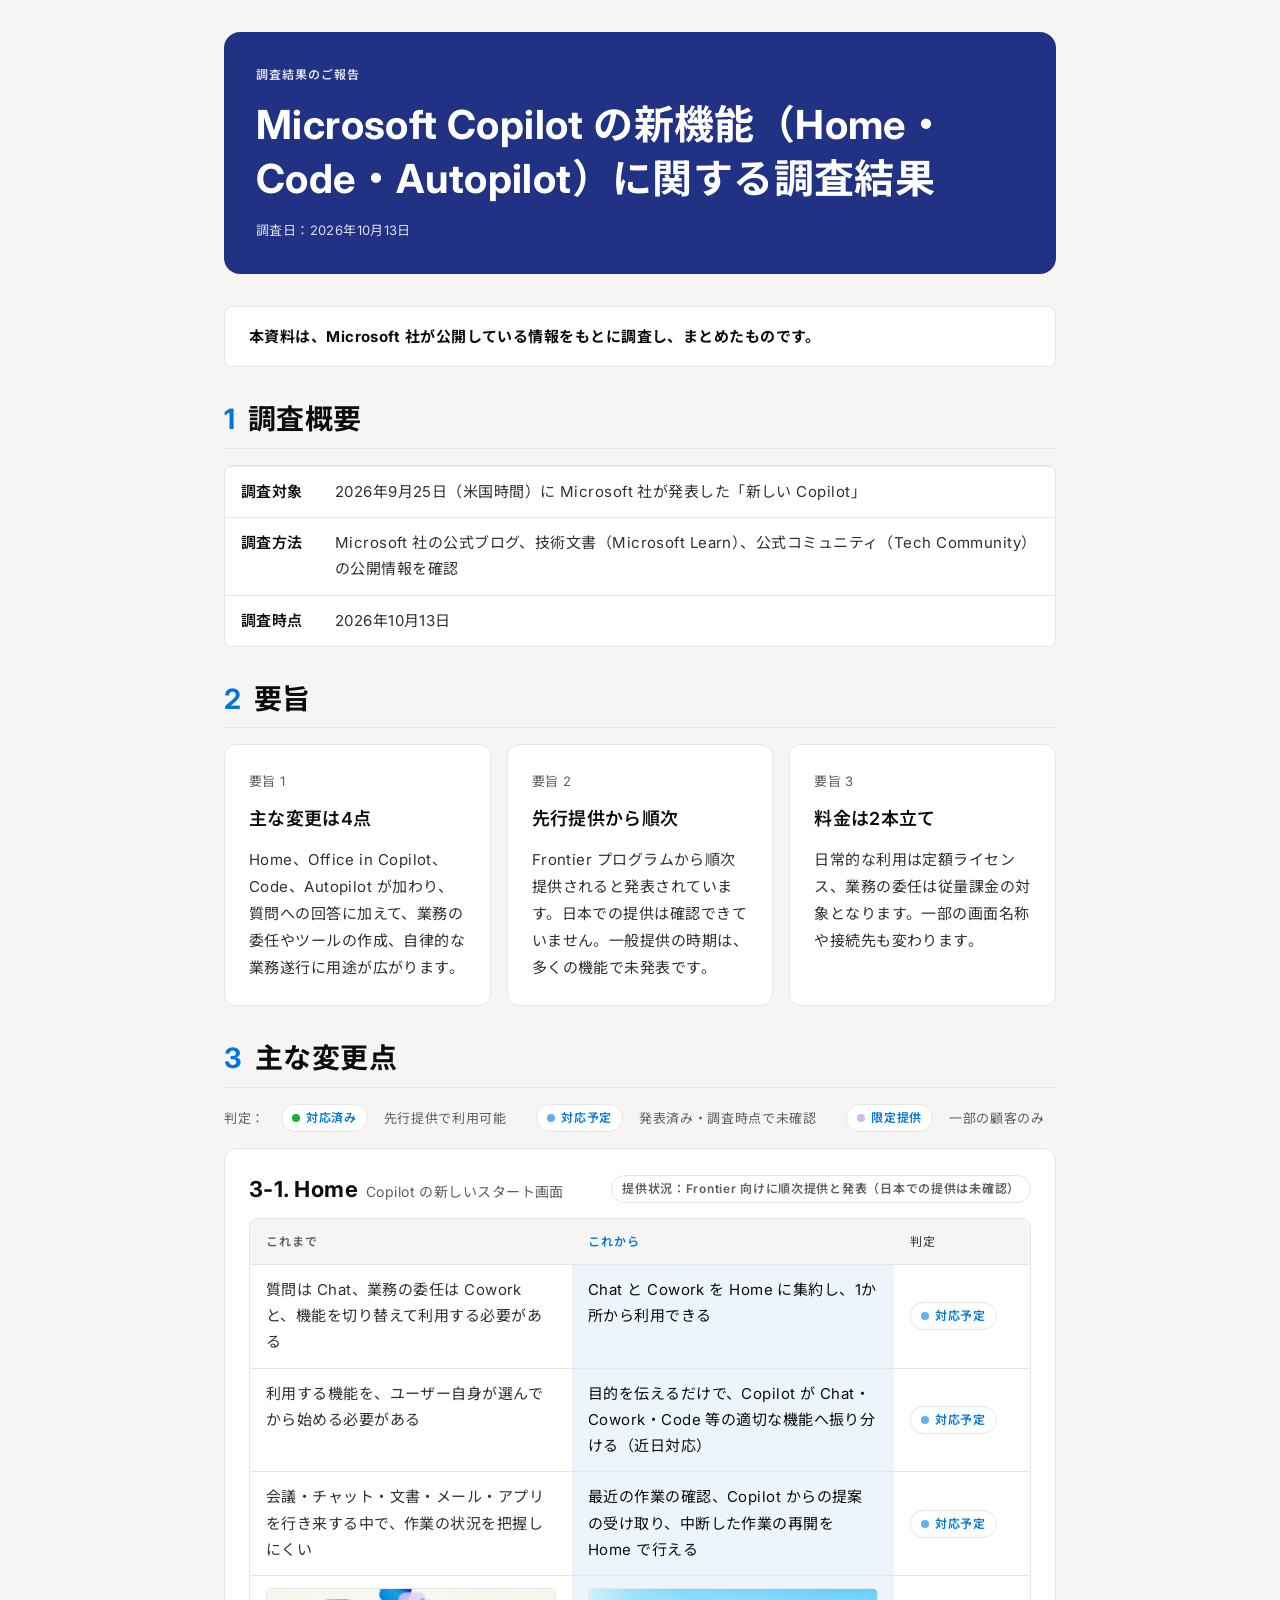
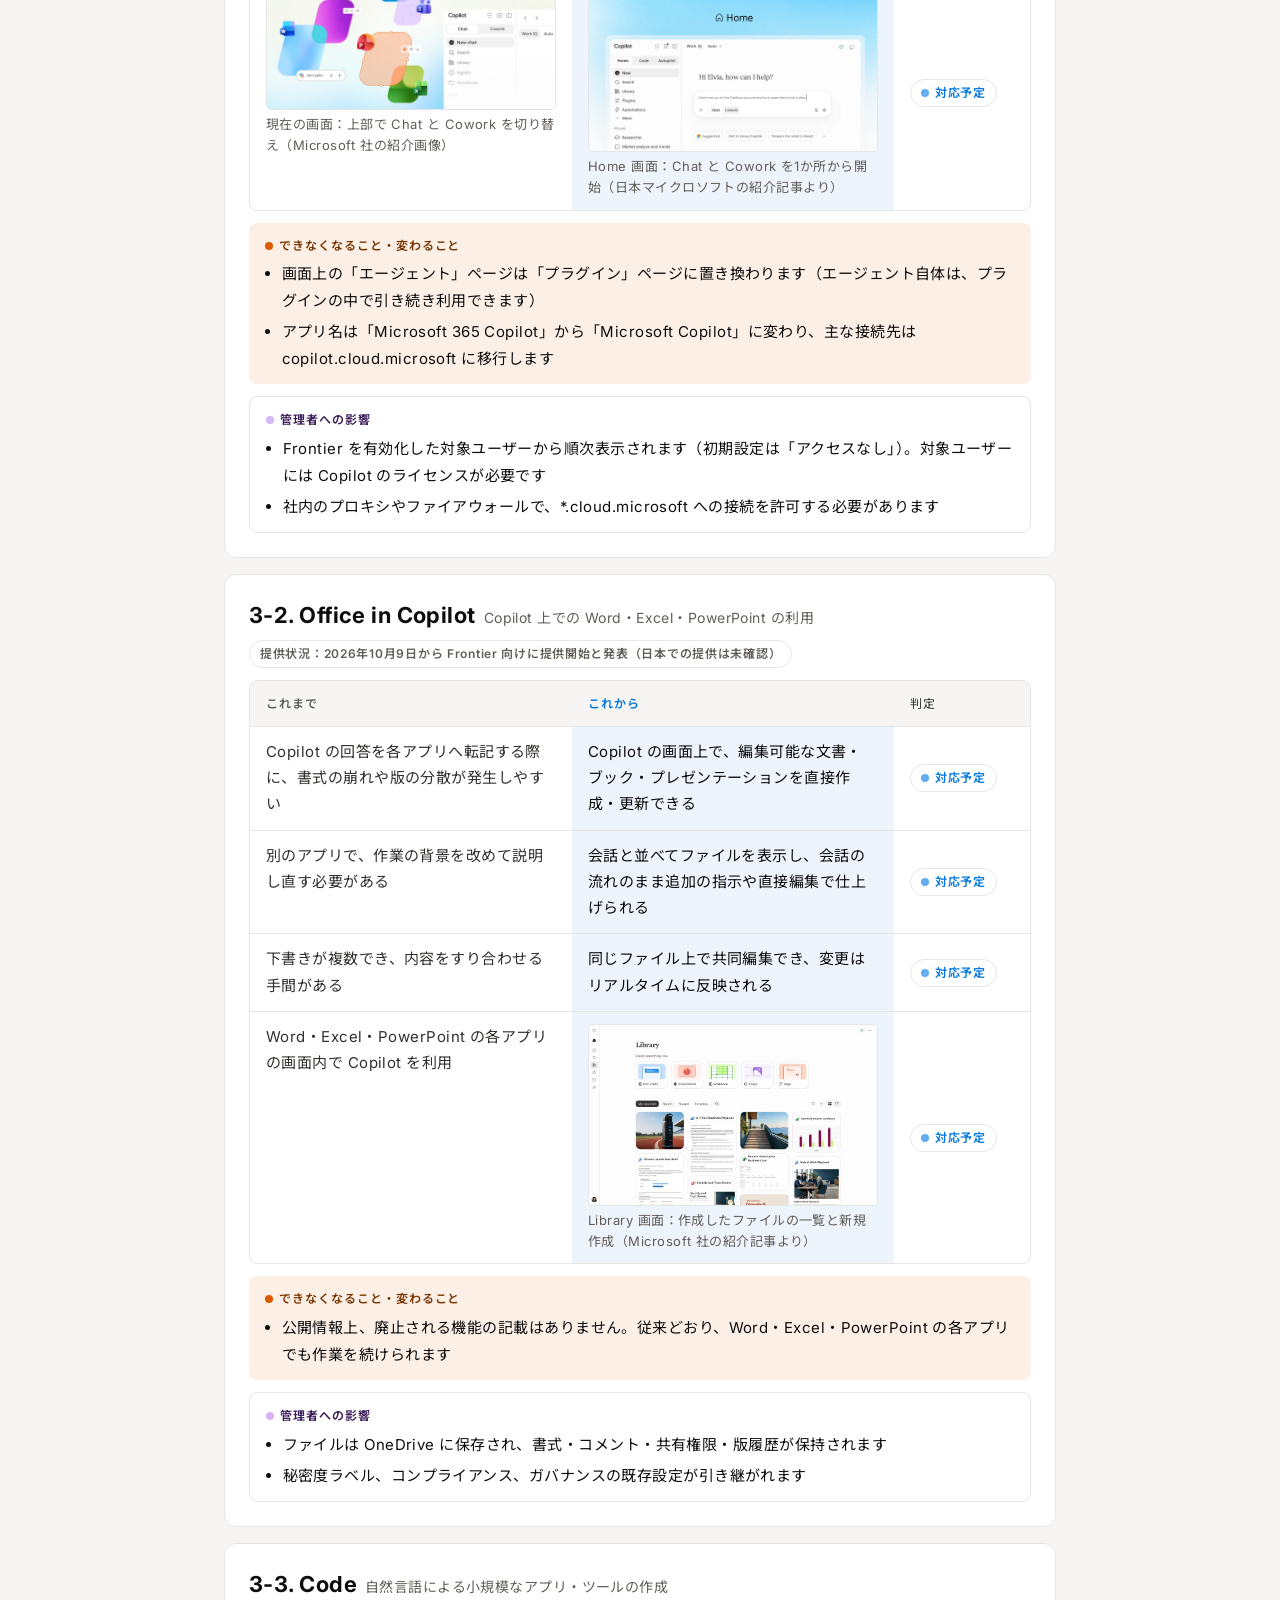
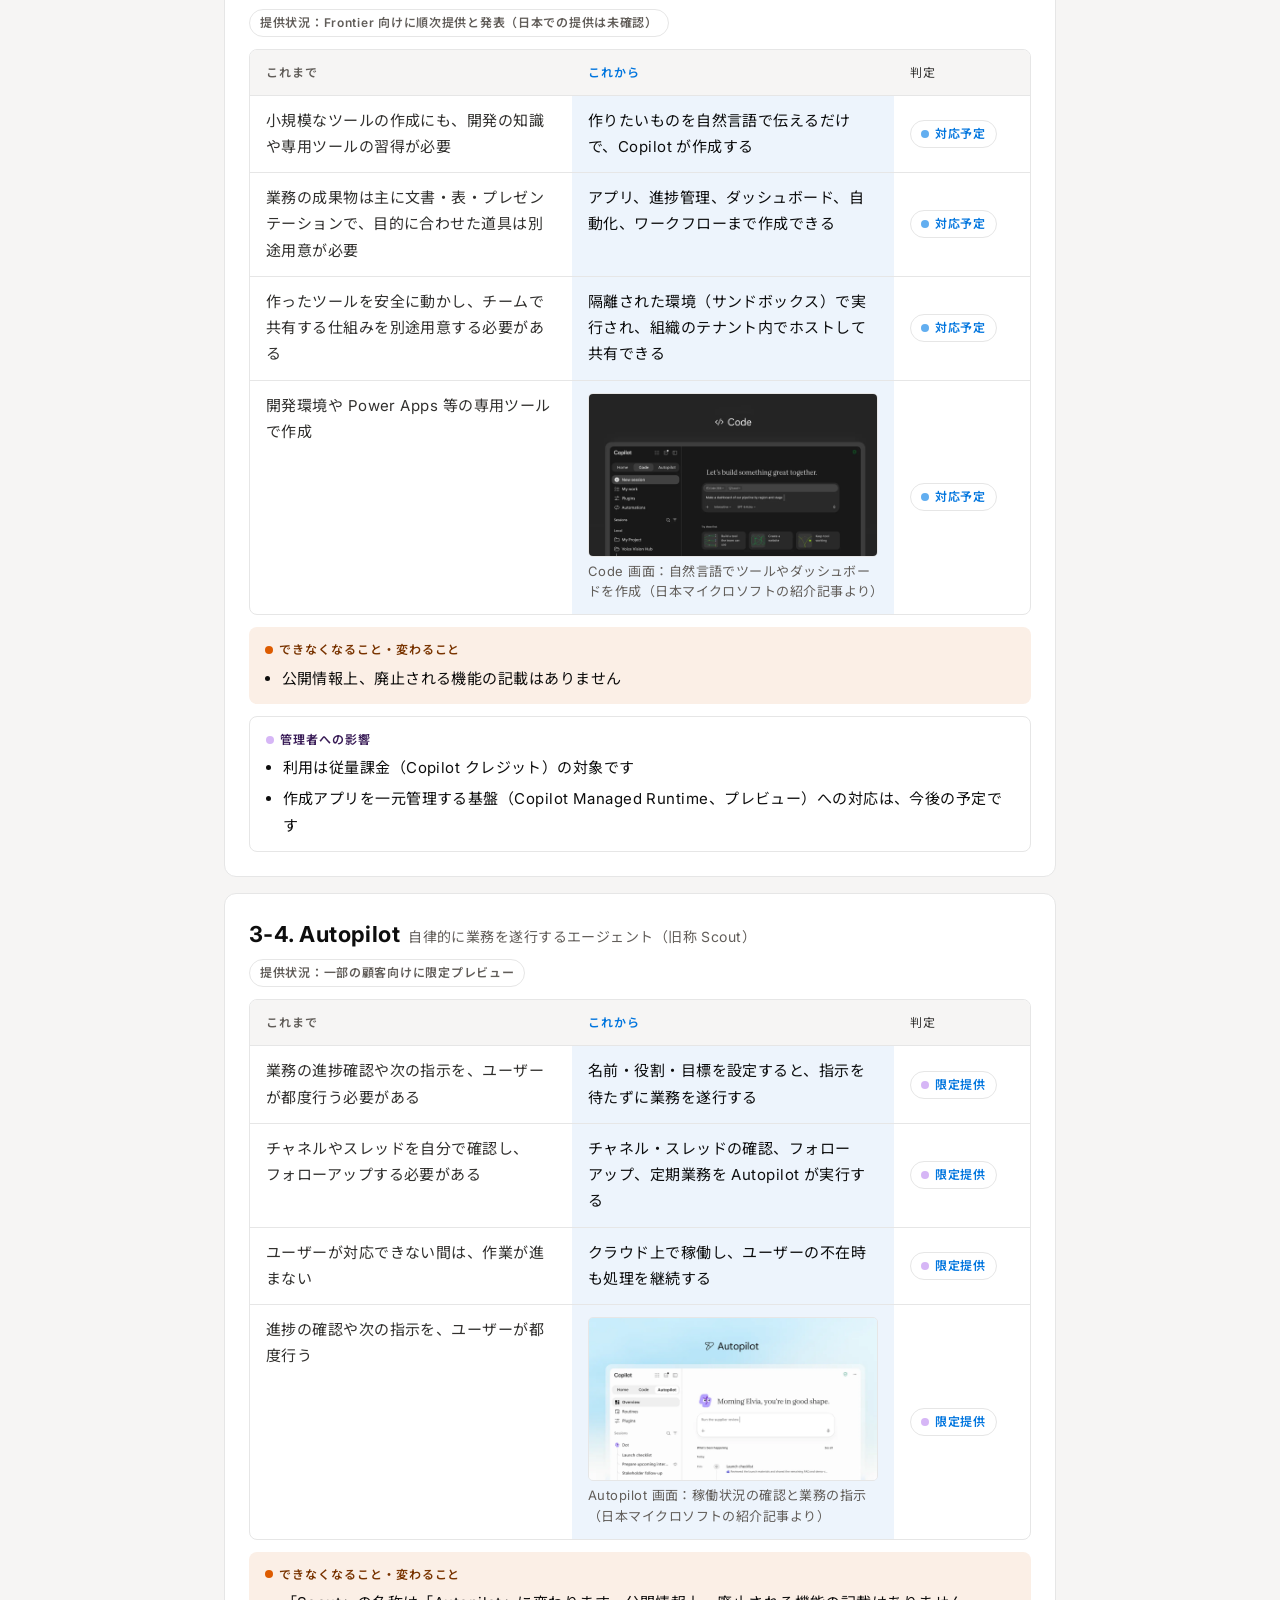
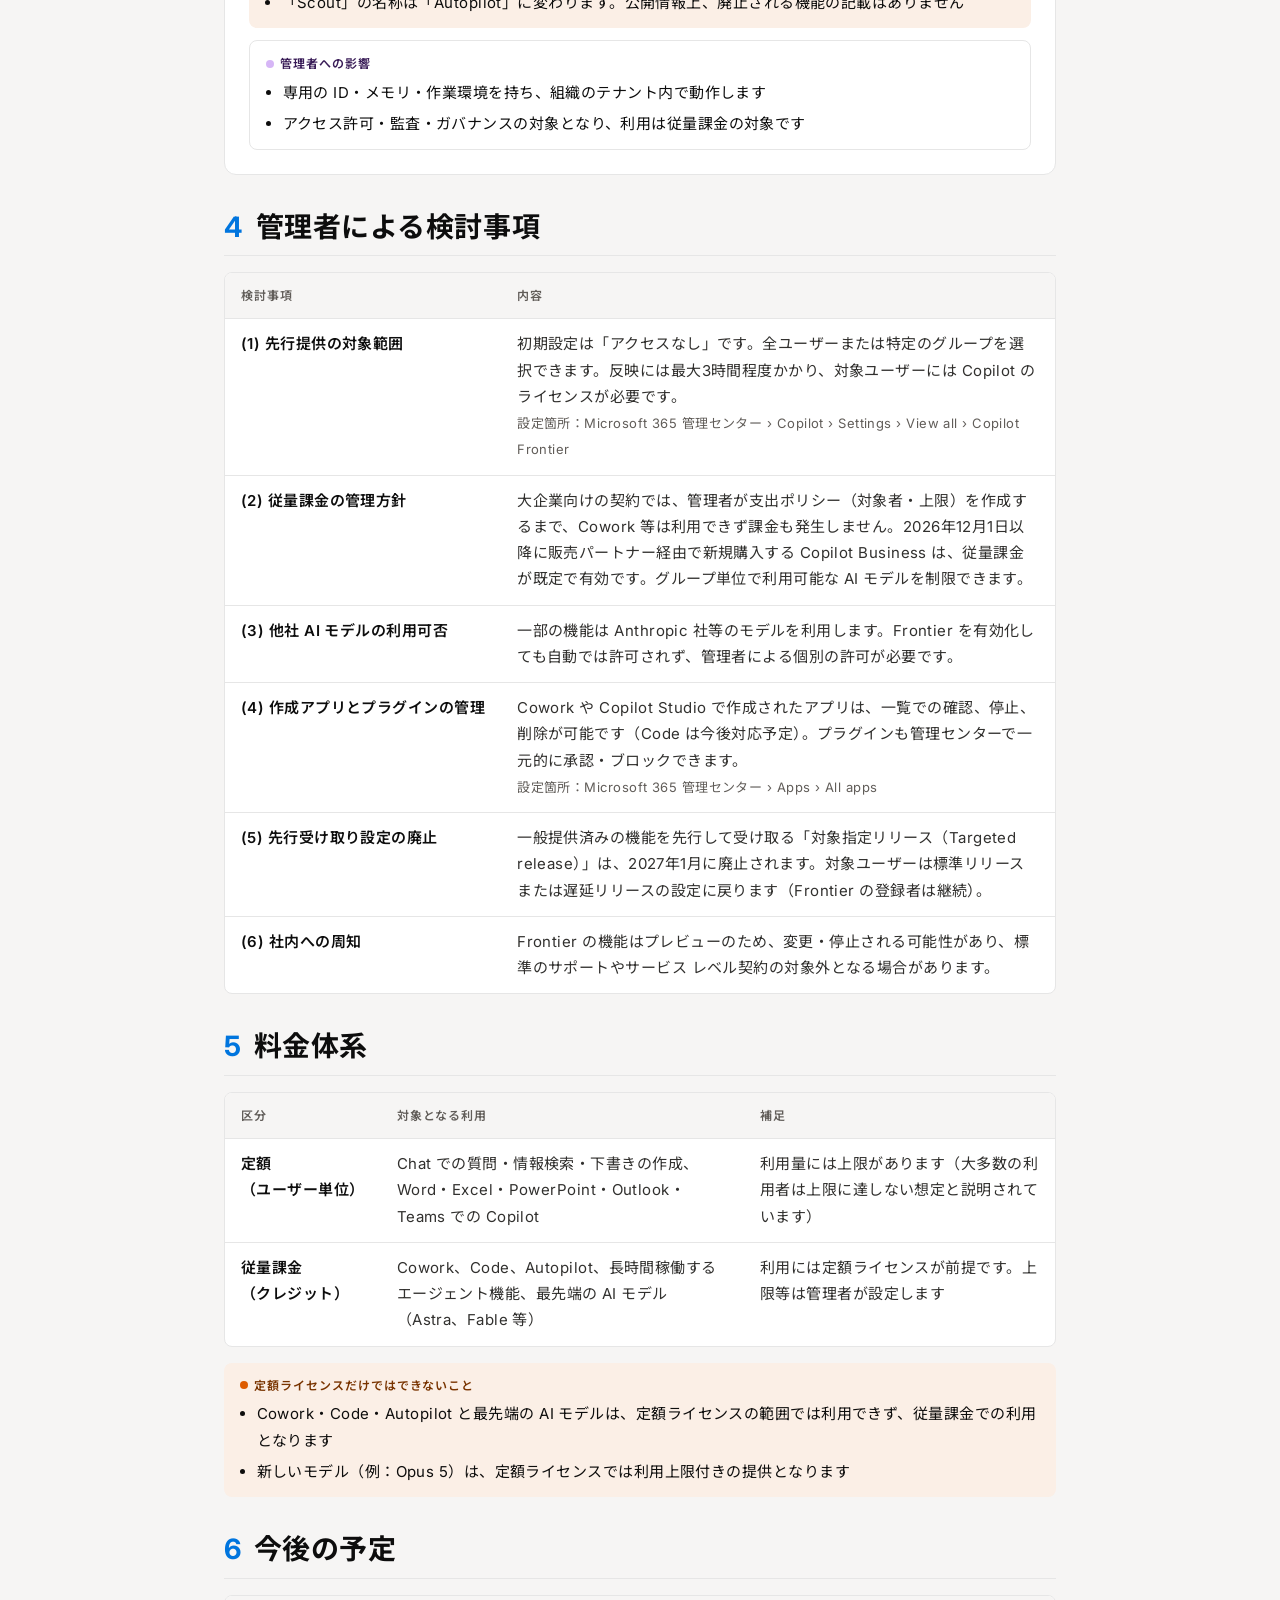
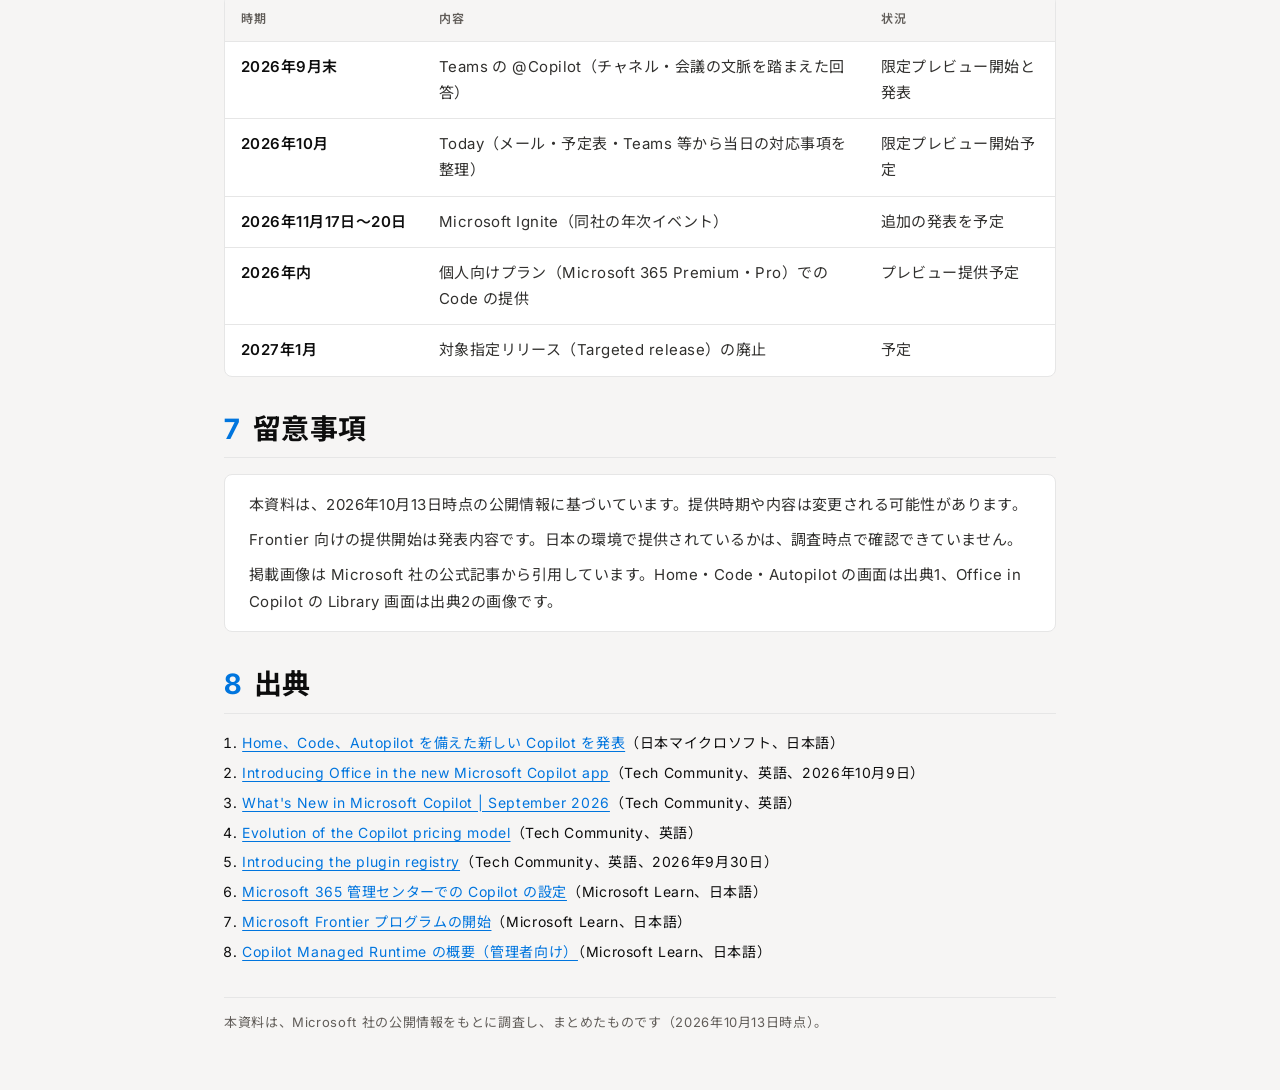
==== commit 8878ba25: "Soften Frontier availability claims in the Copilot report State the rollout as an announcement and n" ====
--- a/reports/2026-10-13/new-copilot-download.html
+++ b/reports/2026-10-13/new-copilot-download.html
@@ -185,7 +185,7 @@
     <h2 class="h" id="h2"><span class="no">2</span>要旨</h2>
     <div class="cards3">
       <article class="pd-card"><p class="pd-card__sub">要旨 1</p><h3 class="card-t">主な変更は4点</h3><p class="small">Home、Office in Copilot、Code、Autopilot が加わり、質問への回答に加えて、業務の委任やツールの作成、自律的な業務遂行に用途が広がります。</p></article>
-      <article class="pd-card"><p class="pd-card__sub">要旨 2</p><h3 class="card-t">先行提供から順次</h3><p class="small">管理者が有効化する先行提供の仕組み（Frontier プログラム）から順次提供されます。一般提供の時期は、多くの機能で未発表です。</p></article>
+      <article class="pd-card"><p class="pd-card__sub">要旨 2</p><h3 class="card-t">先行提供から順次</h3><p class="small">Frontier プログラムから順次提供されると発表されています。日本での提供は確認できていません。一般提供の時期は、多くの機能で未発表です。</p></article>
       <article class="pd-card"><p class="pd-card__sub">要旨 3</p><h3 class="card-t">料金は2本立て</h3><p class="small">日常的な利用は定額ライセンス、業務の委任は従量課金の対象となります。一部の画面名称や接続先も変わります。</p></article>
     </div>
   </section>
@@ -196,7 +196,7 @@
     <article class="item">
       <div class="item-head">
         <h3 class="item-t">3-1. Home<small>Copilot の新しいスタート画面</small></h3>
-        <span class="pd-badge pd-badge--muted">提供状況：Frontier 向けに順次提供（発表時点の予定）</span>
+        <span class="pd-badge pd-badge--muted">提供状況：Frontier 向けに順次提供と発表（日本での提供は未確認）</span>
       </div>
       <div class="pd-table-wrap"><table class="pd-table pd-table--compare">
         <thead><tr><th>これまで</th><th>これから</th><th>判定</th></tr></thead>
@@ -214,15 +214,15 @@
     <article class="item">
       <div class="item-head">
         <h3 class="item-t">3-2. Office in Copilot<small>Copilot 上での Word・Excel・PowerPoint の利用</small></h3>
-        <span class="pd-badge pd-badge--muted">提供状況：2026年10月9日より Frontier 向けに提供開始</span>
+        <span class="pd-badge pd-badge--muted">提供状況：2026年10月9日から Frontier 向けに提供開始と発表（日本での提供は未確認）</span>
       </div>
       <div class="pd-table-wrap"><table class="pd-table pd-table--compare">
         <thead><tr><th>これまで</th><th>これから</th><th>判定</th></tr></thead>
         <tbody>
-          <tr><td>Copilot の回答を各アプリへ転記する際に、書式の崩れや版の分散が発生しやすい</td><td>Copilot の画面上で、編集可能な文書・ブック・プレゼンテーションを直接作成・更新できる</td><td><span class="pd-badge"><span class="pd-dot pd-dot--green"></span>対応済み</span></td></tr>
-          <tr><td>別のアプリで、作業の背景を改めて説明し直す必要がある</td><td>会話と並べてファイルを表示し、会話の流れのまま追加の指示や直接編集で仕上げられる</td><td><span class="pd-badge"><span class="pd-dot pd-dot--green"></span>対応済み</span></td></tr>
-          <tr><td>下書きが複数でき、内容をすり合わせる手間がある</td><td>同じファイル上で共同編集でき、変更はリアルタイムに反映される</td><td><span class="pd-badge"><span class="pd-dot pd-dot--green"></span>対応済み</span></td></tr>
-          <tr><td>Word・Excel・PowerPoint の各アプリの画面内で Copilot を利用</td><td><figure><img src="[data-uri]" width="975" height="609" alt="Copilot の Library 画面。文書・プレゼンテーション・ブックの新規作成と、最近のファイルの一覧"><figcaption>Library 画面：作成したファイルの一覧と新規作成（Microsoft 社の紹介記事より）</figcaption></figure></td><td><span class="pd-badge"><span class="pd-dot pd-dot--green"></span>対応済み</span></td></tr>
+          <tr><td>Copilot の回答を各アプリへ転記する際に、書式の崩れや版の分散が発生しやすい</td><td>Copilot の画面上で、編集可能な文書・ブック・プレゼンテーションを直接作成・更新できる</td><td><span class="pd-badge"><span class="pd-dot"></span>対応予定</span></td></tr>
+          <tr><td>別のアプリで、作業の背景を改めて説明し直す必要がある</td><td>会話と並べてファイルを表示し、会話の流れのまま追加の指示や直接編集で仕上げられる</td><td><span class="pd-badge"><span class="pd-dot"></span>対応予定</span></td></tr>
+          <tr><td>下書きが複数でき、内容をすり合わせる手間がある</td><td>同じファイル上で共同編集でき、変更はリアルタイムに反映される</td><td><span class="pd-badge"><span class="pd-dot"></span>対応予定</span></td></tr>
+          <tr><td>Word・Excel・PowerPoint の各アプリの画面内で Copilot を利用</td><td><figure><img src="[data-uri]" width="975" height="609" alt="Copilot の Library 画面。文書・プレゼンテーション・ブックの新規作成と、最近のファイルの一覧"><figcaption>Library 画面：作成したファイルの一覧と新規作成（Microsoft 社の紹介記事より）</figcaption></figure></td><td><span class="pd-badge"><span class="pd-dot"></span>対応予定</span></td></tr>
         </tbody>
       </table></div>
       <div class="pd-note pd-note--loss"><p class="pd-note__label"><span class="pd-dot pd-dot--orange"></span>できなくなること・変わること</p><ul><li>公開情報上、廃止される機能の記載はありません。従来どおり、Word・Excel・PowerPoint の各アプリでも作業を続けられます</li></ul></div>
@@ -232,7 +232,7 @@
     <article class="item">
       <div class="item-head">
         <h3 class="item-t">3-3. Code<small>自然言語による小規模なアプリ・ツールの作成</small></h3>
-        <span class="pd-badge pd-badge--muted">提供状況：Frontier 向けに順次提供（発表時点の予定）</span>
+        <span class="pd-badge pd-badge--muted">提供状況：Frontier 向けに順次提供と発表（日本での提供は未確認）</span>
       </div>
       <div class="pd-table-wrap"><table class="pd-table pd-table--compare">
         <thead><tr><th>これまで</th><th>これから</th><th>判定</th></tr></thead>
@@ -314,7 +314,7 @@
     <h2 class="h" id="h7"><span class="no">7</span>留意事項</h2>
     <div class="pd-notice">
       <p>本資料は、2026年10月13日時点の公開情報に基づいています。提供時期や内容は変更される可能性があります。</p>
-      <p>Home・Code の提供状況は、公式文書での確認ができていないため、発表時点の予定として記載しています。</p>
+      <p>Frontier 向けの提供開始は発表内容です。日本の環境で提供されているかは、調査時点で確認できていません。</p>
       <p>掲載画像は Microsoft 社の公式記事から引用しています。Home・Code・Autopilot の画面は出典1、Office in Copilot の Library 画面は出典2の画像です。</p>
     </div>
   </section>
